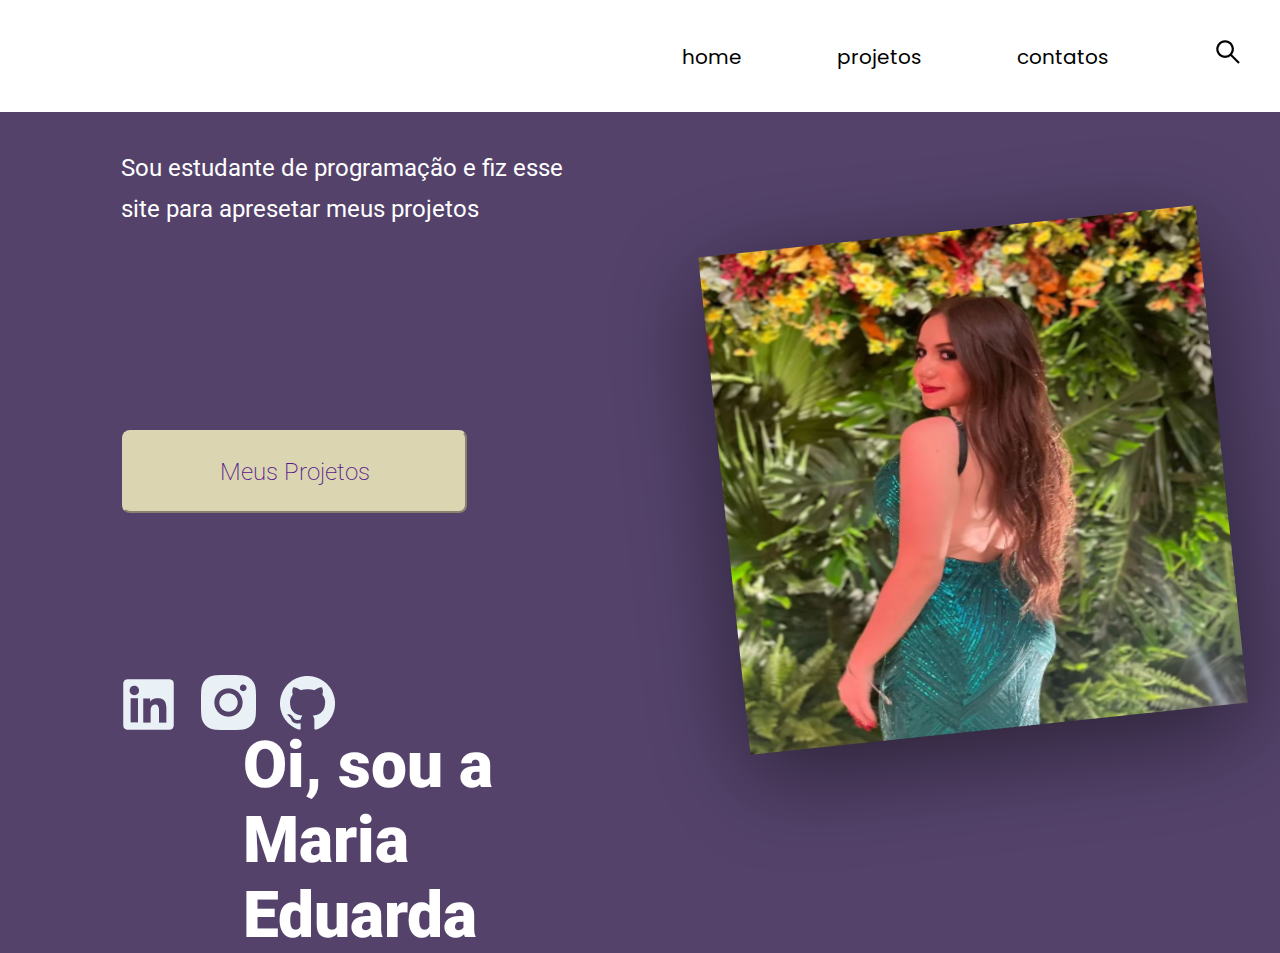
==== index.html @ 14ac991c "mudanças" ====
<!DOCTYPE html>
<html lang="pt-br">

<head>
    <meta charset="UTF-8">
    <meta http-equiv="X-UA-Compatible" content="IE=edge">
    <meta name="viewport" content="width=device-width, initial-scale=1.0">
    <title>Site Pessoal</title>
    <link rel="stylesheet" href="estilo.css">
</head>

<body>

    <header>
        <nav class="menu">
            <img class="Glogo" src="G..png" alt="">

            <ul>
                <li><a href="">home</a></li>
                <li><a href="">projetos</a></li>
                <li><a href="">contatos</a></li>
                <li id="pesquisaicon"><a href=""></a><img src="pesquisaicon.png" alt=""></a></li>

            </ul>
        </nav>
        <!---Menu-->
    </header>



    <br>


    
    <h1 class="Titulo">Oi, sou a Maria Eduarda</h1>
    <br>
    <p class="subtitulo">Sou estudante de programação e fiz esse <br> site para apresetar meus projetos</p>

    <button class="meusprojetos"><a href="">Meus Projetos</a></button>

    <a class="linkdin" href=""><img src="linkdin.png" alt="https://br.linkedin.com"></a>
    <a class="insta" href=""><img src="instaicon.png" alt="https://www.instagram.com"></a>
    <a class="github" href=""><img src="iconegithub.png" alt="https://github"></a>
  

  
    <img class="foto" src="Capturar.eu.PNG" alt="foto">

   
</body>

</html>
---- estilo.css ----
@import url('https://fonts.googleapis.com/css2?family=Poppins:wght@900&display=swap');
@import url('https://fonts.googleapis.com/css2?family= Roboto: wght @300 & display=swap');


* {
    margin: 0;
    padding: 0;
    box-sizing: border-box;

}



header {
    width: 100%;
    height: 100%;
    background-color: white;
    background-position: center;
    background-size: cover;
}

a {
    text-decoration: none;
}

header .menu {
    width: 100%;
    display: flex;
    align-items: center;
    justify-content: space-between;
    padding: 40px;
}

.Glogo {
    font-family: 'Poppins', sans-serif;
    font-size: 50px;


}

.menu li {
    display: inline-block;
    padding-left: 67px;
    font-family: 'Poppins';
    font-style: normal;
    font-weight: 400;
    font-size: 20px;
    line-height: 30px;

}

.menu a {
    color: black;
    padding: 8px 12px;
    border-radius: 3px;
    transition: 200ms;


}

.pesquisaicon {
    width: 23.44px;
    height: 23.44px;

}

body {
    background-color: #54426B;
}

.Titulo {
    font-family: 'Roboto', sem serifa;
    font-style: normal;
    weight: 900;
    size: 64px;
    height: 75px;
    color: #FFFFFF;
    margin-left: 121px;
    margin-top: 365px;
   width: 405px;
   /* Height75px */
Top:363px;
Left: 122px;
position: absolute;
width: 405px;
height: 75px;
left: 122px;
top: 363px;

font-family: 'Roboto';
font-style: normal;
font-weight: 900;
font-size: 64px;
line-height: 75px;

}

.subtitulo {
    font-family: 'Roboto', sem serifa;
    font-style: normal;
    font-weight: 400;
    font-size: 24px;
    line-height: 41px;
    color: #FFFFFF;
    margin-left: 121px;

}

.foto {
    background: url(guto.jpg);
    filter: drop-shadow(0px 24px 48px rgba(0, 0, 0, 0.5));
    width: 500px;
    height: 500px;
    margin-left: 30%;
    top: 289.5px; 
    transform: rotate(-6deg);
    
    
}

.meusprojetos {
    position: absolute;
    width: 345px;
    height: 83px;
    border-radius: 8px;
    background: #DBD5B2;
    margin-left: 122px;
    font-family: 'Roboto';
    font-style: normal;
    font-weight: 200;
    font-size: 24px;
    line-height: 28px;
    text-align: center;
    border-color: #DBD5B2;
    margin-top: 200px;

    color: #110637;
}

.linkdin{
    margin-top: 115.29px;
    margin-left: 123.29px;
    margin-right: 22.29px;
    width: 50px;
}

.instaicon{
    margin-right: 22.29px;
    width: 50px;
}

.github{
    margin-left: 20px;
    width: 55px;
}
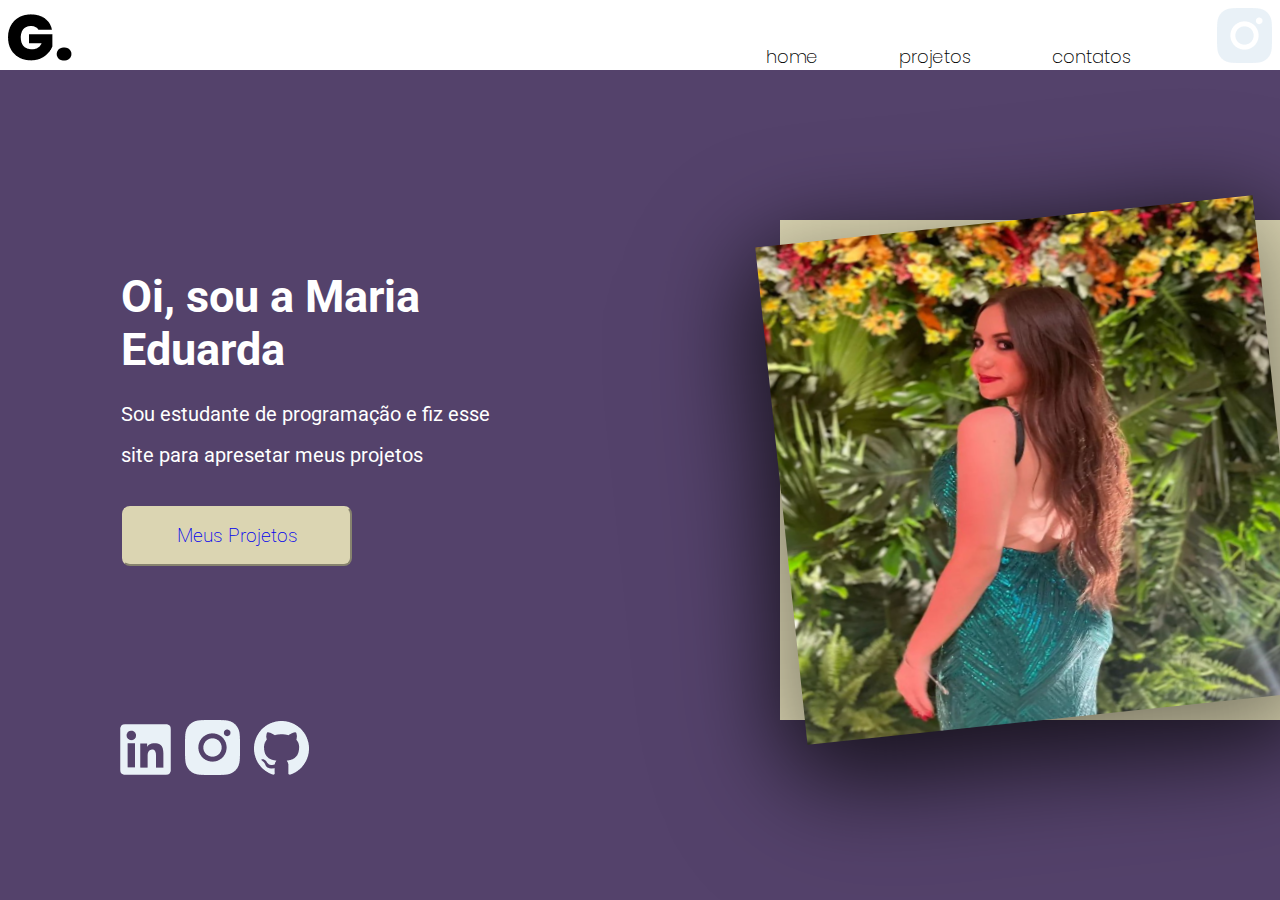
==== commit d7dd23ff: "ProjetoAtualizado" ====
--- a/index.html
+++ b/index.html
@@ -17,36 +17,46 @@
 
             <ul>
                 <li><a href="">home</a></li>
-                <li><a href="">projetos</a></li>
+                <li><a target="_blank" href="meusprojetos.html">projetos</a></li>
                 <li><a href="">contatos</a></li>
-                <li id="pesquisaicon"><a href=""></a><img src="pesquisaicon.png" alt=""></a></li>
+                <li id="pesquisaicon"><a href=""></a><img src="instaicon.png" alt=""></a></li>
 
             </ul>
         </nav>
         <!---Menu-->
     </header>
+    <div class="tudo-meio">
+        <div class="dentro-meio">
+            
+        </div>
+    </div>
 
 
+    <div class="container">
+        <div class="item-1">
+            <div class="escritas">
+                <h1 class="Titulo">Oi, sou a Maria Eduarda</h1>
+                <br>
+                <p class="subtitulo">Sou estudante de programação e fiz esse <br> site para apresetar meus projetos</p>
 
-    <br>
+                <button class="meusprojetos"><a target="_blank" href="projetos.html">Meus Projetos</a></button>
+
+            </div>
+
+        </div>
+        <div class="item-2">
+            <img class="foto" src="Capturar.eu.PNG" alt="">
+
+        </div>
+    </div>
+
+    <div class="redes-sociais">
+        <a class="linkdin" target="_blank" href="https://www.linkedin.com/in/maria-eduarda-auad-lopes-9635a6256/"><img src="linkdin.png" alt=""></a>
+        <a class="instaicon" target="_blank" href="https://www.instagram.com/_mariaeduardaal/"><img src="instaicon.png" alt=""></a>
+        <a class="github" target="_blank" href="https://github.com/MariaEduardaAuadLopes"><img src="iconegithub.png" alt=""></a>
+    </div>
 
 
-    
-    <h1 class="Titulo">Oi, sou a Maria Eduarda</h1>
-    <br>
-    <p class="subtitulo">Sou estudante de programação e fiz esse <br> site para apresetar meus projetos</p>
-
-    <button class="meusprojetos"><a href="">Meus Projetos</a></button>
-
-    <a class="linkdin" href=""><img src="linkdin.png" alt="https://br.linkedin.com"></a>
-    <a class="insta" href=""><img src="instaicon.png" alt="https://www.instagram.com"></a>
-    <a class="github" href=""><img src="iconegithub.png" alt="https://github"></a>
-  
-
-  
-    <img class="foto" src="Capturar.eu.PNG" alt="foto">
-
-   
 </body>
 
 </html>--- a/estilo.css
+++ b/estilo.css
@@ -10,10 +10,9 @@
 }
 
 
-
 header {
-    width: 100%;
-    height: 100%;
+    width: 100%px;
+    height: 70px;
     background-color: white;
     background-position: center;
     background-size: cover;
@@ -28,12 +27,13 @@
     display: flex;
     align-items: center;
     justify-content: space-between;
-    padding: 40px;
+    padding: 8px;
+    margin-right: 40px;
 }
 
 .Glogo {
     font-family: 'Poppins', sans-serif;
-    font-size: 50px;
+    font-size: 30px;
 
 
 }
@@ -43,15 +43,15 @@
     padding-left: 67px;
     font-family: 'Poppins';
     font-style: normal;
-    font-weight: 400;
-    font-size: 20px;
-    line-height: 30px;
+    font-weight: 200;
+    font-size: 18px;
+    line-height: 10px;
 
 }
 
 .menu a {
     color: black;
-    padding: 8px 12px;
+    padding: 0px 5px;
     border-radius: 3px;
     transition: 200ms;
 
@@ -59,39 +59,30 @@
 }
 
 .pesquisaicon {
-    width: 23.44px;
-    height: 23.44px;
+    width: 20px;
+    height: 20px;
+    margin-right: 20px;
 
 }
+
+
 
 body {
     background-color: #54426B;
 }
 
+
+
+
+
 .Titulo {
     font-family: 'Roboto', sem serifa;
     font-style: normal;
-    weight: 900;
-    size: 64px;
-    height: 75px;
+    font-size: 45px;
     color: #FFFFFF;
     margin-left: 121px;
-    margin-top: 365px;
-   width: 405px;
-   /* Height75px */
-Top:363px;
-Left: 122px;
-position: absolute;
-width: 405px;
-height: 75px;
-left: 122px;
-top: 363px;
+    margin-top: 200px;
 
-font-family: 'Roboto';
-font-style: normal;
-font-weight: 900;
-font-size: 64px;
-line-height: 75px;
 
 }
 
@@ -99,57 +90,86 @@
     font-family: 'Roboto', sem serifa;
     font-style: normal;
     font-weight: 400;
-    font-size: 24px;
+    font-size: 20px;
     line-height: 41px;
     color: #FFFFFF;
     margin-left: 121px;
+    width: 453px;
+
 
 }
 
 .foto {
-    background: url(guto.jpg);
+    background: url(foto.png);
     filter: drop-shadow(0px 24px 48px rgba(0, 0, 0, 0.5));
     width: 500px;
     height: 500px;
-    margin-left: 30%;
-    top: 289.5px; 
     transform: rotate(-6deg);
-    
-    
+
+
 }
 
 .meusprojetos {
     position: absolute;
-    width: 345px;
-    height: 83px;
+    width: 230px;
+    height: 60px;
     border-radius: 8px;
     background: #DBD5B2;
     margin-left: 122px;
     font-family: 'Roboto';
     font-style: normal;
     font-weight: 200;
-    font-size: 24px;
+    font-size: 19px;
     line-height: 28px;
     text-align: center;
     border-color: #DBD5B2;
-    margin-top: 200px;
+    margin-top: 30px;
 
     color: #110637;
 }
 
-.linkdin{
-    margin-top: 115.29px;
-    margin-left: 123.29px;
-    margin-right: 22.29px;
+.linkdin {
+    margin-right: 10px;
+    size: 50px;
     width: 50px;
+    height: 50px;
 }
 
-.instaicon{
-    margin-right: 22.29px;
+.instaicon {
+    margin-right: 10px;
     width: 50px;
+    size: 50px;
+    height: 50px;
+
 }
 
-.github{
-    margin-left: 20px;
-    width: 55px;
+.github {
+    height: 50px;
+    width: 50px;
+    size: 50px;
 }
+
+
+.container {
+    display: flex;
+    
+    align-items: flex-start;
+
+
+}
+
+
+
+.item-2 {
+    margin-left: 200px;
+    margin-top: 150px;
+    width: 500px;
+    height: 500px;
+    background-color: #DBD5B2;
+    filter: drop-shadow(0px 24px 48px rgba(0, 0, 0, 0.5));
+}
+
+.redes-sociais {
+    margin-left: 120px;
+
+}
